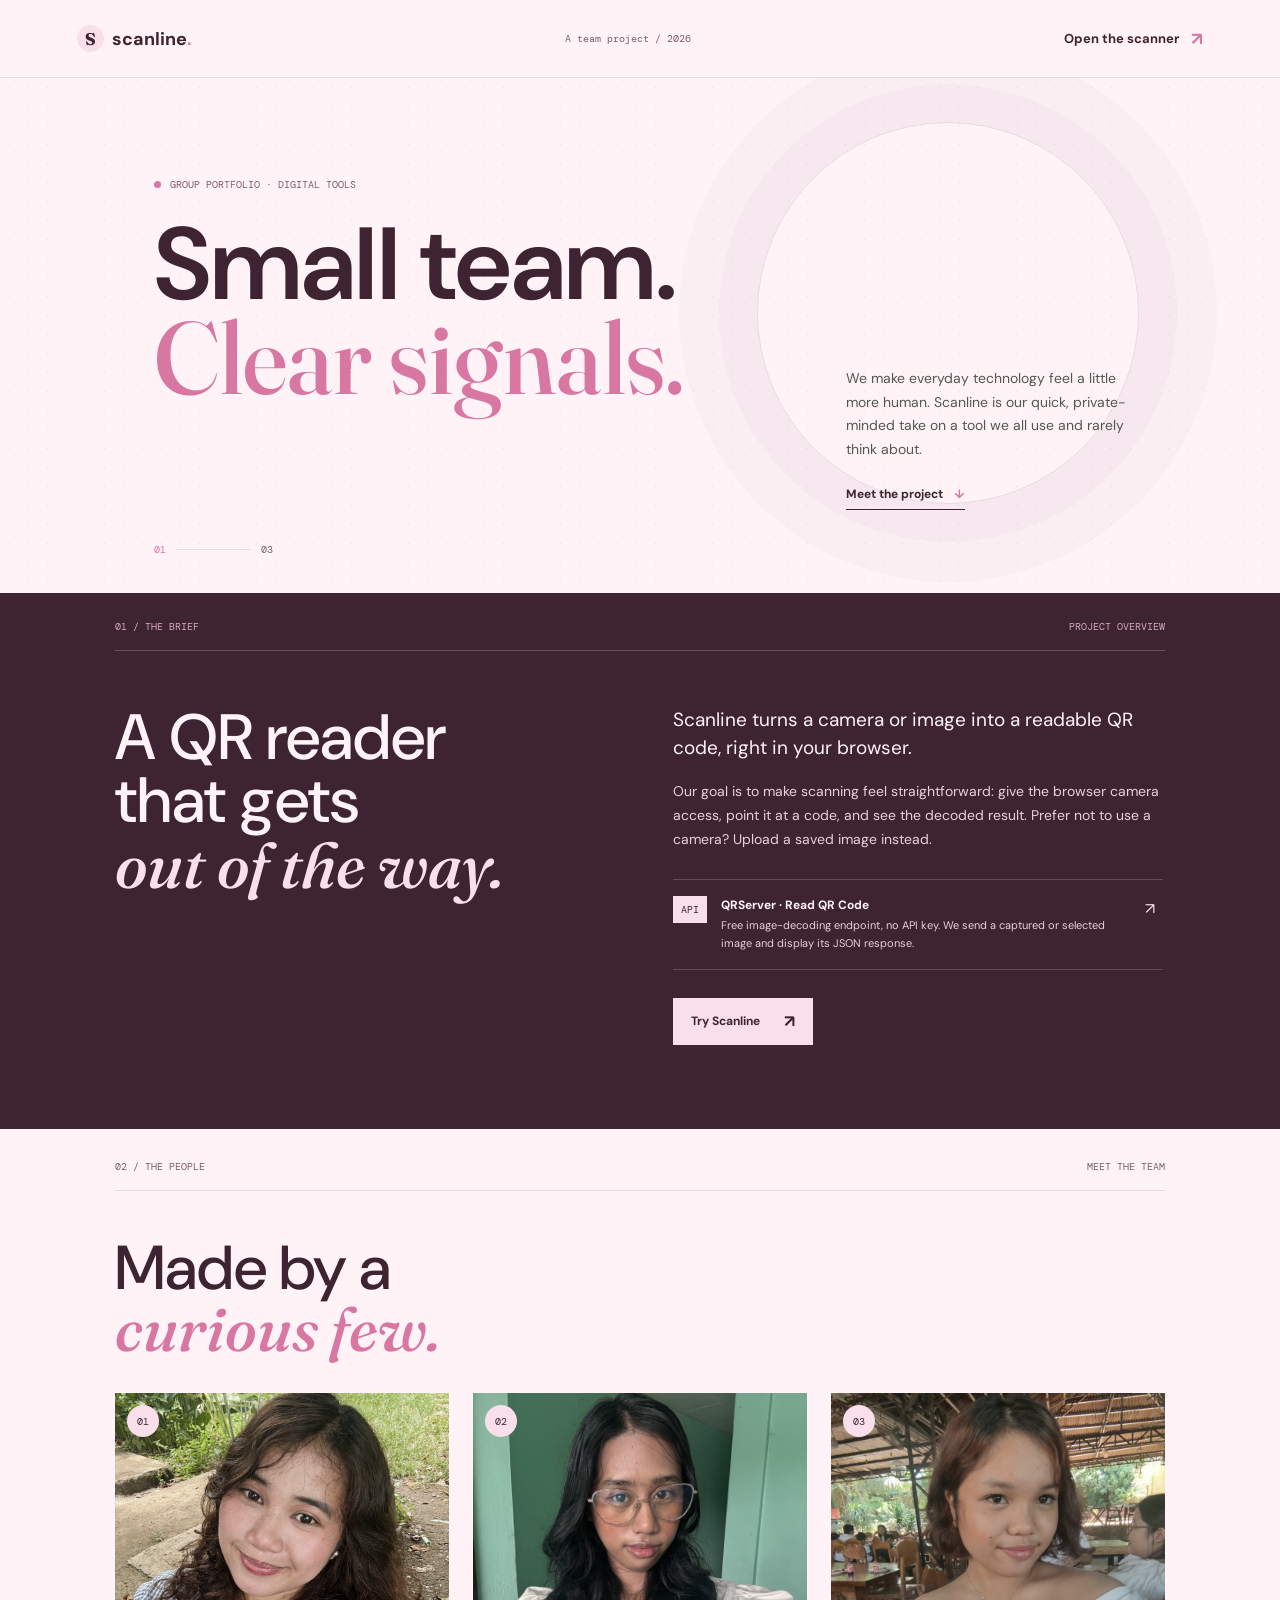
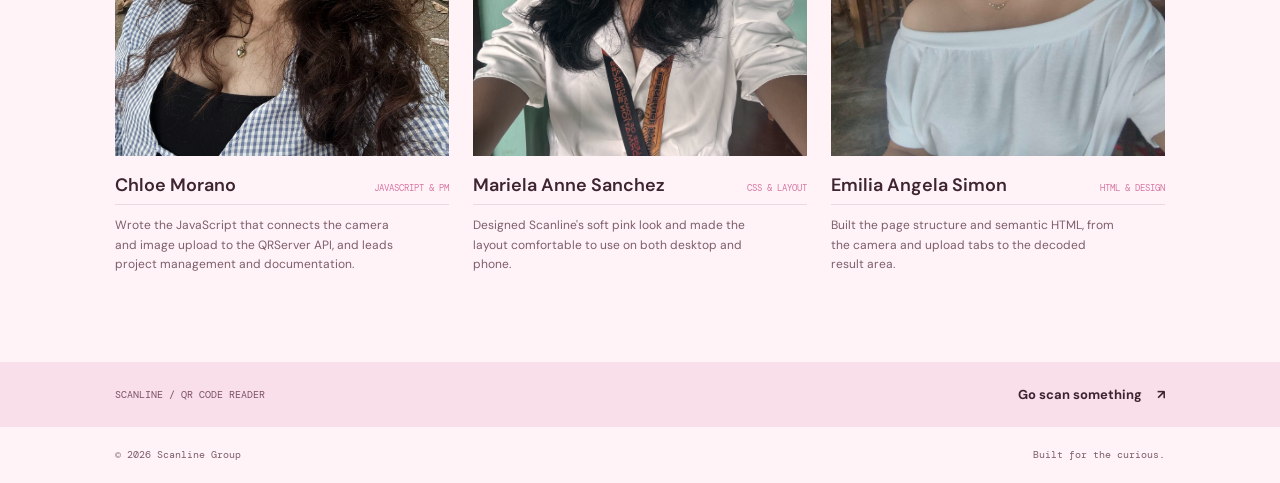
==== portfolio.html @ 2e81491e "Initial Commit" ====
<!doctype html>
<html lang="en">
  <head>
    <meta charset="utf-8">
    <meta name="viewport" content="width=device-width, initial-scale=1">
    <meta name="theme-color" content="#f4f0e8">
    <meta name="description" content="Meet the team behind Scanline, a simple browser-based QR code reader.">
    <title>Scanline | Group Portfolio</title>
    <link rel="preconnect" href="https://fonts.googleapis.com">
    <link rel="preconnect" href="https://fonts.gstatic.com" crossorigin>
    <link href="https://fonts.googleapis.com/css2?family=DM+Mono:wght@400;500&family=DM+Sans:wght@400;500;600;700&family=Fraunces:opsz,wght@9..144,500;9..144,600&display=swap" rel="stylesheet">
    <link rel="stylesheet" href="css/style.css">
  </head>
  <body class="portfolio-page">
    <header class="portfolio-nav">
      <a class="wordmark" href="portfolio.html" aria-label="Scanline home"><span class="wordmark-mark">S</span> scanline<span class="wordmark-period">.</span></a>
      <span class="nav-note">A team project / 2026</span>
      <a class="nav-cta" href="index.html">Open the scanner <span aria-hidden="true">↗</span></a>
    </header>

    <main>
      <section class="portfolio-hero">
        <p class="eyebrow"><span class="eyebrow-dot"></span> GROUP PORTFOLIO · DIGITAL TOOLS</p>
        <h1>Small team.<br><span>Clear signals.</span></h1>
        <div class="hero-aside">
          <p>We make everyday technology feel a little more human. Scanline is our quick, private-minded take on a tool we all use and rarely think about.</p>
          <a class="text-link" href="#project">Meet the project <span aria-hidden="true">↓</span></a>
        </div>
        <div class="hero-index" aria-hidden="true"><span>01</span><i></i><span>03</span></div>
      </section>

      <section class="project-band" id="project">
        <div class="section-kicker"><span>01 / THE BRIEF</span><span>PROJECT OVERVIEW</span></div>
        <div class="project-grid">
          <h2>A QR reader<br>that gets<br><em>out of the way.</em></h2>
          <div class="project-copy">
            <p class="project-lede">Scanline turns a camera or image into a readable QR code, right in your browser.</p>
            <p>Our goal is to make scanning feel straightforward: give the browser camera access, point it at a code, and see the decoded result. Prefer not to use a camera? Upload a saved image instead.</p>
            <div class="api-note"><span class="api-mark">API</span><span><strong>QRServer · Read QR Code</strong><br>Free image-decoding endpoint, no API key. We send a captured or selected image and display its JSON response.</span><a href="https://goqr.me/api/doc/read-qr-code/" target="_blank" rel="noreferrer" aria-label="Read the QRServer API documentation">↗</a></div>
            <a class="button-link" href="index.html">Try Scanline <span aria-hidden="true">↗</span></a>
          </div>
        </div>
      </section>

      <section class="team-section" id="team">
        <div class="section-kicker"><span>02 / THE PEOPLE</span><span>MEET THE TEAM</span></div>
        <div class="team-heading"><h2>Made by a<br><em>curious few.</em></h2></div>
        <div class="team-grid">
          <article class="team-member">
            <div class="portrait-wrap"><img src="assets/kolowi.jpg" alt="Portrait of Chloe Morano" loading="lazy"><span class="portrait-number">01</span></div>
            <div class="member-meta"><h3>Chloe Morano</h3><span>JAVASCRIPT &amp; PM</span></div>
            <p>Wrote the JavaScript that connects the camera and image upload to the QRServer API, and leads project management and documentation.</p>
          </article>
          <article class="team-member">
            <div class="portrait-wrap"><img src="assets/anne.jpg" alt="Portrait of Mariela Anne Sanchez" loading="lazy"><span class="portrait-number">02</span></div>
            <div class="member-meta"><h3>Mariela Anne Sanchez</h3><span>CSS &amp; LAYOUT</span></div>
            <p>Designed Scanline's soft pink look and made the layout comfortable to use on both desktop and phone.</p>
          </article>
          <article class="team-member">
            <div class="portrait-wrap"><img src="assets/emi.jpg" alt="Portrait of Emilia Angela Simon" loading="lazy"><span class="portrait-number">03</span></div>
            <div class="member-meta"><h3>Emilia Angela Simon</h3><span>HTML &amp; DESIGN</span></div>
            <p>Built the page structure and semantic HTML, from the camera and upload tabs to the decoded result area.</p>
          </article>
        </div>
      </section>

      <section class="portfolio-end"><span>SCANLINE / QR CODE READER</span><a href="index.html">Go scan something <span aria-hidden="true">↗</span></a></section>
    </main>

    <footer class="site-footer"><span>© 2026 Scanline Group</span><span>Built for the curious.</span></footer>
  </body>
</html>
---- css/style.css ----
:root {
  color-scheme: light;
  --paper: #fff3f7;
  --paper-deep: #f8dfe8;
  --ink: #3d2430;
  --muted: #7d5d6d;
  --line: #efd6e3;
  --green: #f8dfe9;
  --green-dark: #b86d90;
  --red: #d777a2;
  --white: #fffdfd;
  --sans: "DM Sans", "Trebuchet MS", sans-serif;
  --serif: "Fraunces", Georgia, serif;
  --mono: "DM Mono", "Courier New", monospace;
}

* { box-sizing: border-box; }
html { scroll-behavior: smooth; }
body { margin: 0; color: var(--ink); background: var(--paper); font-family: var(--sans); }
a { color: inherit; }
button { font: inherit; }
.portfolio-page { background: var(--paper); }
.portfolio-nav, .scanner-nav { height: 78px; padding: 0 clamp(22px, 6vw, 92px); display: flex; align-items: center; justify-content: space-between; border-bottom: 1px solid var(--line); }
.wordmark { display: inline-flex; align-items: center; gap: 8px; color: var(--ink); text-decoration: none; font-size: 18px; font-weight: 700; letter-spacing: 0; }
.wordmark-mark { width: 27px; height: 27px; display: inline-grid; place-items: center; background: var(--green); border-radius: 50%; font-family: var(--serif); font-size: 17px; }
.wordmark-period { color: var(--red); margin-left: -8px; }
.nav-note, .section-kicker, .eyebrow, .member-meta span, .tool-topline, .camera-corner-label, .result-heading, .tool-foot, .scanner-footer, .site-footer, .portfolio-end > span { font-family: var(--mono); font-size: 10px; letter-spacing: 0; }
.nav-note { color: var(--muted); }
.nav-cta, .back-link { display: inline-flex; gap: 12px; align-items: center; color: var(--ink); text-decoration: none; font-size: 13px; font-weight: 700; }
.nav-cta span, .back-link span { color: var(--red); font-size: 18px; }
.portfolio-hero { position: relative; min-height: 515px; padding: 100px clamp(22px, 12vw, 178px) 92px; background-color: var(--paper); background-image: radial-gradient(#f2d7e4 0.75px, transparent 0.75px); background-size: 19px 19px; overflow: hidden; }
.portfolio-hero::after { content: ""; position: absolute; width: 380px; height: 380px; right: 11%; top: 44px; border: 1px solid rgba(61,36,48,.12); border-radius: 50%; box-shadow: 0 0 0 38px rgba(61,36,48,.025), 0 0 0 78px rgba(61,36,48,.02); pointer-events: none; }
.eyebrow { position: relative; z-index: 1; display: flex; align-items: center; gap: 9px; color: var(--muted); margin: 0 0 27px; }
.eyebrow-dot { height: 7px; width: 7px; display: inline-block; border-radius: 50%; background: var(--red); }
.portfolio-hero h1, .scanner-intro h1 { position: relative; z-index: 1; max-width: 650px; margin: 0; font-size: clamp(58px, 8vw, 104px); line-height: .91; font-weight: 600; letter-spacing: 0; }
.portfolio-hero h1 span, .project-grid h2 em, .team-heading h2 em, .scanner-intro h1 em { color: var(--red); font-family: var(--serif); font-weight: 500; }
.hero-aside { position: absolute; z-index: 1; right: 12%; bottom: 90px; width: min(280px, 34%); }
.hero-aside p { margin: 0 0 20px; color: #53584f; font-size: 14px; line-height: 1.7; }
.text-link { font-size: 12px; font-weight: 700; text-decoration: none; border-bottom: 1px solid var(--ink); padding-bottom: 7px; }
.text-link span { padding-left: 8px; color: var(--red); }
.hero-index { position: absolute; bottom: 37px; left: clamp(22px, 12vw, 178px); z-index: 1; display: flex; align-items: center; gap: 10px; color: var(--muted); font: 10px var(--mono); }
.hero-index span:first-child { color: var(--red); }
.hero-index i { width: 75px; height: 1px; background: var(--line); }
.project-band { padding: 27px clamp(22px, 9vw, 132px) 84px; background: var(--ink); color: var(--paper); }
.section-kicker { display: flex; justify-content: space-between; gap: 16px; padding-bottom: 17px; border-bottom: 1px solid rgba(244,240,232,.22); color: #d6a7bf; }
.project-grid { display: grid; grid-template-columns: minmax(250px, .9fr) minmax(320px, 1fr); gap: clamp(40px, 9vw, 135px); padding-top: 55px; }
.project-grid h2, .team-heading h2 { margin: 0; font-size: clamp(42px, 5vw, 66px); line-height: .99; font-weight: 500; letter-spacing: 0; }
.project-grid h2 em { color: var(--green); }
.project-copy { max-width: 490px; }
.project-copy p { color: #e5d0db; font-size: 14px; line-height: 1.7; }
.project-copy .project-lede { margin-top: 0; color: var(--paper); font-size: 19px; line-height: 1.45; }
.api-note { display: grid; grid-template-columns: 36px 1fr 18px; align-items: start; gap: 12px; margin: 28px 0; padding: 16px 0; border-top: 1px solid rgba(244,240,232,.2); border-bottom: 1px solid rgba(244,240,232,.2); color: #e5d0db; font-size: 11px; line-height: 1.65; }
.api-note strong { color: var(--paper); font-size: 12px; }
.api-mark { display: inline-grid; place-items: center; width: 34px; height: 27px; color: var(--ink); background: var(--green); font: 10px var(--mono); }
.api-note a { color: var(--green); text-decoration: none; font-size: 16px; }
.button-link { min-height: 47px; display: inline-flex; align-items: center; gap: 24px; padding: 0 18px; background: var(--green); color: var(--ink); text-decoration: none; font-size: 12px; font-weight: 700; }
.button-link span { font-size: 17px; }

/* Bottom padding reduced from 74px to 40px (the paragraph below the grid was removed) */
.team-section { padding: 31px clamp(22px, 9vw, 132px) 40px; }
.team-section .section-kicker { border-color: var(--line); color: var(--muted); }
.team-heading { display: flex; justify-content: space-between; align-items: end; padding: 46px 0 33px; }
.team-heading h2 { font-size: clamp(42px, 5vw, 62px); }
.team-heading h2 em { color: var(--red); }
.team-heading > p { margin: 0 0 5px; color: var(--muted); font: 10px/1.8 var(--mono); text-align: right; }
.team-grid { display: grid; grid-template-columns: repeat(3, minmax(0, 1fr)); gap: 24px; }
.team-member { min-width: 0; }
.portrait-wrap { position: relative; overflow: hidden; aspect-ratio: 4 / 4.35; background: var(--paper-deep); }
.portrait-wrap img { width: 100%; height: 100%; display: block; object-fit: cover; filter: saturate(.72); transition: transform .45s ease, filter .45s ease; }
.team-member:hover .portrait-wrap img { transform: scale(1.025); filter: saturate(.95); }
.portrait-number { position: absolute; top: 12px; left: 12px; display: grid; place-items: center; width: 32px; height: 32px; background: var(--green); border-radius: 50%; font: 10px var(--mono); }
.member-meta { display: flex; justify-content: space-between; gap: 8px; align-items: baseline; padding: 17px 0 7px; border-bottom: 1px solid var(--line); }
.member-meta h3 { margin: 0; font-size: 18px; font-weight: 600; }
.member-meta span { color: var(--red); font-size: 9px; white-space: nowrap; }
.team-member > p { max-width: 290px; margin: 11px 0 0; color: var(--muted); font-size: 12px; line-height: 1.6; }
.portfolio-end { display: flex; justify-content: space-between; align-items: center; margin-top: 48px; padding: 24px clamp(22px, 9vw, 132px); background: var(--green); }
.portfolio-end > span { color: #7d5167; }
.portfolio-end > a { color: var(--ink); text-decoration: none; font-size: 13px; font-weight: 700; }
.portfolio-end > a span { margin-left: 12px; }
.site-footer { min-height: 56px; display: flex; justify-content: space-between; align-items: center; padding: 0 clamp(22px, 9vw, 132px); color: var(--muted); }

/* Scanner application */
.scanner-page { min-height: 100vh; display: flex; flex-direction: column; background-color: var(--paper); background-image: radial-gradient(#f0d3e0 0.65px, transparent 0.65px); background-size: 20px 20px; }
.scanner-nav { background: rgba(255,243,247,.9); }
.scanner-layout { width: min(1120px, calc(100% - 48px)); flex: 1; display: grid; grid-template-columns: minmax(260px, .83fr) minmax(420px, 1fr); align-items: center; gap: clamp(48px, 9vw, 125px); margin: 0 auto; padding: 58px 0 70px; }
.scanner-intro { align-self: center; padding-bottom: 36px; }
.scanner-intro h1 { font-size: clamp(56px, 7vw, 83px); line-height: .98; }
.scanner-intro h1 em { display: inline-block; margin-top: 5px; }
.live-label { margin-left: 9px; padding: 4px 6px; color: var(--green-dark); background: rgba(248,223,233,.8); font-size: 9px; }
.intro-copy { max-width: 325px; margin: 25px 0 0; color: #5d6259; font-size: 15px; line-height: 1.7; }
.privacy-note { max-width: 340px; display: flex; gap: 12px; align-items: flex-start; margin-top: 56px; padding-top: 17px; border-top: 1px solid var(--line); color: var(--muted); font-size: 11px; line-height: 1.6; }
.privacy-icon { color: var(--green-dark); font-size: 20px; line-height: 1; }
.scanner-tool { width: 100%; max-width: 540px; justify-self: end; padding: 20px; background: var(--white); border: 1px solid #d6d0c3; box-shadow: 10px 10px 0 rgba(32,37,31,.07); }
.tool-topline { display: flex; justify-content: space-between; padding: 1px 1px 17px; color: var(--muted); }
.tool-status { display: flex; align-items: center; gap: 7px; color: var(--green-dark); }
.tool-status i { height: 6px; width: 6px; border-radius: 50%; background: var(--green-dark); }
.mode-switch { display: grid; grid-template-columns: 1fr 1fr; gap: 4px; padding: 4px; background: var(--paper); }
.mode-tab { min-height: 37px; border: 0; background: transparent; color: var(--muted); cursor: pointer; font-size: 12px; font-weight: 600; }
.mode-tab.is-active { background: var(--white); color: var(--ink); box-shadow: 0 1px 4px rgba(32,37,31,.11); }
.camera-panel, .upload-panel { padding-top: 15px; }
.camera-view { position: relative; display: grid; place-items: center; width: 100%; aspect-ratio: 1.55; overflow: hidden; background: var(--ink); color: var(--paper); }
.camera-view video { width: 100%; height: 100%; position: absolute; inset: 0; object-fit: cover; transform: scaleX(-1); }
.camera-empty { position: relative; z-index: 1; display: flex; flex-direction: column; align-items: center; gap: 15px; color: #b8bcb2; }
.camera-empty p { margin: 0; font-size: 11px; }
.viewfinder { position: relative; width: 75px; height: 75px; }
.viewfinder span { position: absolute; width: 17px; height: 17px; border-color: var(--green); border-style: solid; }
.viewfinder span:nth-child(1) { top: 0; left: 0; border-width: 2px 0 0 2px; }
.viewfinder span:nth-child(2) { top: 0; right: 0; border-width: 2px 2px 0 0; }
.viewfinder span:nth-child(3) { bottom: 0; left: 0; border-width: 0 0 2px 2px; }
.viewfinder span:nth-child(4) { bottom: 0; right: 0; border-width: 0 2px 2px 0; }
.viewfinder i { position: absolute; top: 50%; left: 5px; right: 5px; height: 1px; background: rgba(197,237,91,.72); box-shadow: 0 0 8px var(--green); }
.camera-corner-label { position: absolute; right: 11px; top: 10px; z-index: 2; color: rgba(255,254,250,.72); font-size: 9px; }
.camera-controls { display: grid; grid-template-columns: 1fr 1.35fr; gap: 9px; margin-top: 12px; }
.button { min-height: 44px; display: inline-flex; justify-content: center; align-items: center; gap: 8px; border: 1px solid var(--ink); cursor: pointer; font-size: 12px; font-weight: 700; transition: background .18s ease, transform .18s ease; }
.button:hover:not(:disabled) { transform: translateY(-1px); }
.button-secondary { background: var(--white); color: var(--ink); }
.button-secondary:hover { background: var(--paper); }
.button-primary { background: var(--green); color: var(--ink); border-color: var(--green); }
.button-primary:hover:not(:disabled) { background: #f3c5d7; }
.button:disabled { cursor: not-allowed; opacity: .48; }
.button span { font-size: 17px; }
.camera-hint { min-height: 15px; margin: 9px 0 0; color: var(--muted); font-size: 10px; line-height: 1.5; }
.upload-drop { min-height: 218px; display: flex; flex-direction: column; justify-content: center; align-items: center; gap: 9px; border: 1px dashed #aaa99b; background: #faf8f1; cursor: pointer; text-align: center; }
.upload-drop:hover { background: #f4f2e9; border-color: var(--green-dark); }
.upload-icon { color: var(--red); font-size: 27px; line-height: 1; }
.upload-drop strong { font-size: 14px; }
.upload-drop > span:not(.upload-icon):not(.upload-browse) { color: var(--muted); font-size: 11px; }
.upload-browse { margin-top: 3px; padding: 9px 14px; background: var(--ink); color: var(--paper); font-size: 11px; font-weight: 700; }
.file-name { overflow: hidden; margin: 8px 0 0; color: var(--muted); font-size: 10px; text-overflow: ellipsis; white-space: nowrap; }
.sr-only { position: absolute; width: 1px; height: 1px; padding: 0; margin: -1px; overflow: hidden; clip: rect(0, 0, 0, 0); white-space: nowrap; border: 0; }
.result-area { margin-top: 16px; padding: 13px 14px 12px; background: #f4f2eb; border: 1px solid #e4dfd4; }
.result-heading { display: flex; justify-content: space-between; align-items: center; color: var(--muted); font-size: 9px; }
.icon-button { width: 24px; height: 24px; padding: 0; border: 0; background: transparent; color: var(--muted); font-size: 20px; line-height: 1; cursor: pointer; }
.icon-button:hover { color: var(--red); }
.result-content { min-height: 39px; max-height: 160px; overflow: auto; padding: 3px 0 0; color: var(--ink); font-size: 13px; line-height: 1.55; overflow-wrap: anywhere; white-space: pre-wrap; }
.result-content a { color: var(--green-dark); font-weight: 600; text-decoration-thickness: 1px; text-underline-offset: 2px; }
.result-placeholder { color: #99998f; font-size: 11px; }
.result-actions { display: flex; align-items: center; gap: 10px; padding-top: 8px; }
.copy-button { padding: 0; border: 0; background: transparent; color: var(--green-dark); cursor: pointer; font-size: 10px; font-weight: 700; }
.copy-status { color: var(--muted); font-size: 10px; }
.form-message { margin: 11px 0 0; padding: 9px 11px; border-left: 3px solid var(--red); background: #f8ece8; color: #873d31; font-size: 11px; line-height: 1.5; }
.form-message[data-kind="success"] { border-color: var(--green-dark); background: #f0f5e4; color: var(--green-dark); }
.tool-foot { display: flex; justify-content: space-between; gap: 12px; margin-top: 14px; padding-top: 12px; border-top: 1px solid var(--line); color: #888a80; font-size: 9px; }
.tool-foot a { color: var(--muted); text-decoration: none; }
.tool-foot a:hover { color: var(--red); }
.scanner-footer { display: flex; justify-content: space-between; padding: 16px clamp(22px, 6vw, 92px); border-top: 1px solid var(--line); color: var(--muted); }
[hidden] { display: none !important; }

@media (max-width: 760px) {
  .portfolio-nav, .scanner-nav { height: 65px; padding: 0 21px; }
  .nav-note { display: none; }
  .portfolio-hero { min-height: 545px; padding: 80px 25px 135px; }
  .portfolio-hero::after { width: 220px; height: 220px; top: 150px; right: -70px; }
  .portfolio-hero h1 { font-size: clamp(60px, 17vw, 88px); }
  .hero-aside { right: 25px; bottom: 78px; width: min(270px, calc(100% - 50px)); }
  .hero-aside p { font-size: 13px; }
  .hero-index { left: 25px; bottom: 32px; }
  .project-band, .team-section { padding-left: 24px; padding-right: 24px; }
  .section-kicker { font-size: 9px; }
  .project-grid { grid-template-columns: 1fr; gap: 28px; padding-top: 36px; }
  .project-grid h2 { font-size: 51px; }
  .team-heading { padding-top: 37px; }
  .team-grid { grid-template-columns: 1fr; gap: 33px; }
  .portrait-wrap { aspect-ratio: 1.2; }
  .team-member > p { max-width: none; }
  .portfolio-end, .site-footer { padding-left: 24px; padding-right: 24px; }
  .portfolio-end > span { max-width: 48%; font-size: 9px; }
  .scanner-layout { width: min(540px, calc(100% - 36px)); grid-template-columns: 1fr; gap: 29px; align-content: start; padding: 44px 0 48px; }
  .scanner-intro { padding-bottom: 0; }
  .scanner-intro .eyebrow { margin-bottom: 18px; }
  .scanner-intro h1 { font-size: 61px; }
  .intro-copy { max-width: 320px; margin-top: 14px; font-size: 13px; }
  .privacy-note { display: none; }
  .scanner-tool { justify-self: center; padding: 14px; box-shadow: 6px 6px 0 rgba(32,37,31,.07); }
  .camera-view { aspect-ratio: 1.35; }
  .camera-controls { grid-template-columns: 1fr; }
  .button { min-height: 42px; }
  .scanner-footer { padding: 14px 20px; }
}

@media (prefers-reduced-motion: reduce) {
  *, *::before, *::after { scroll-behavior: auto !important; transition-duration: .01ms !important; }
}
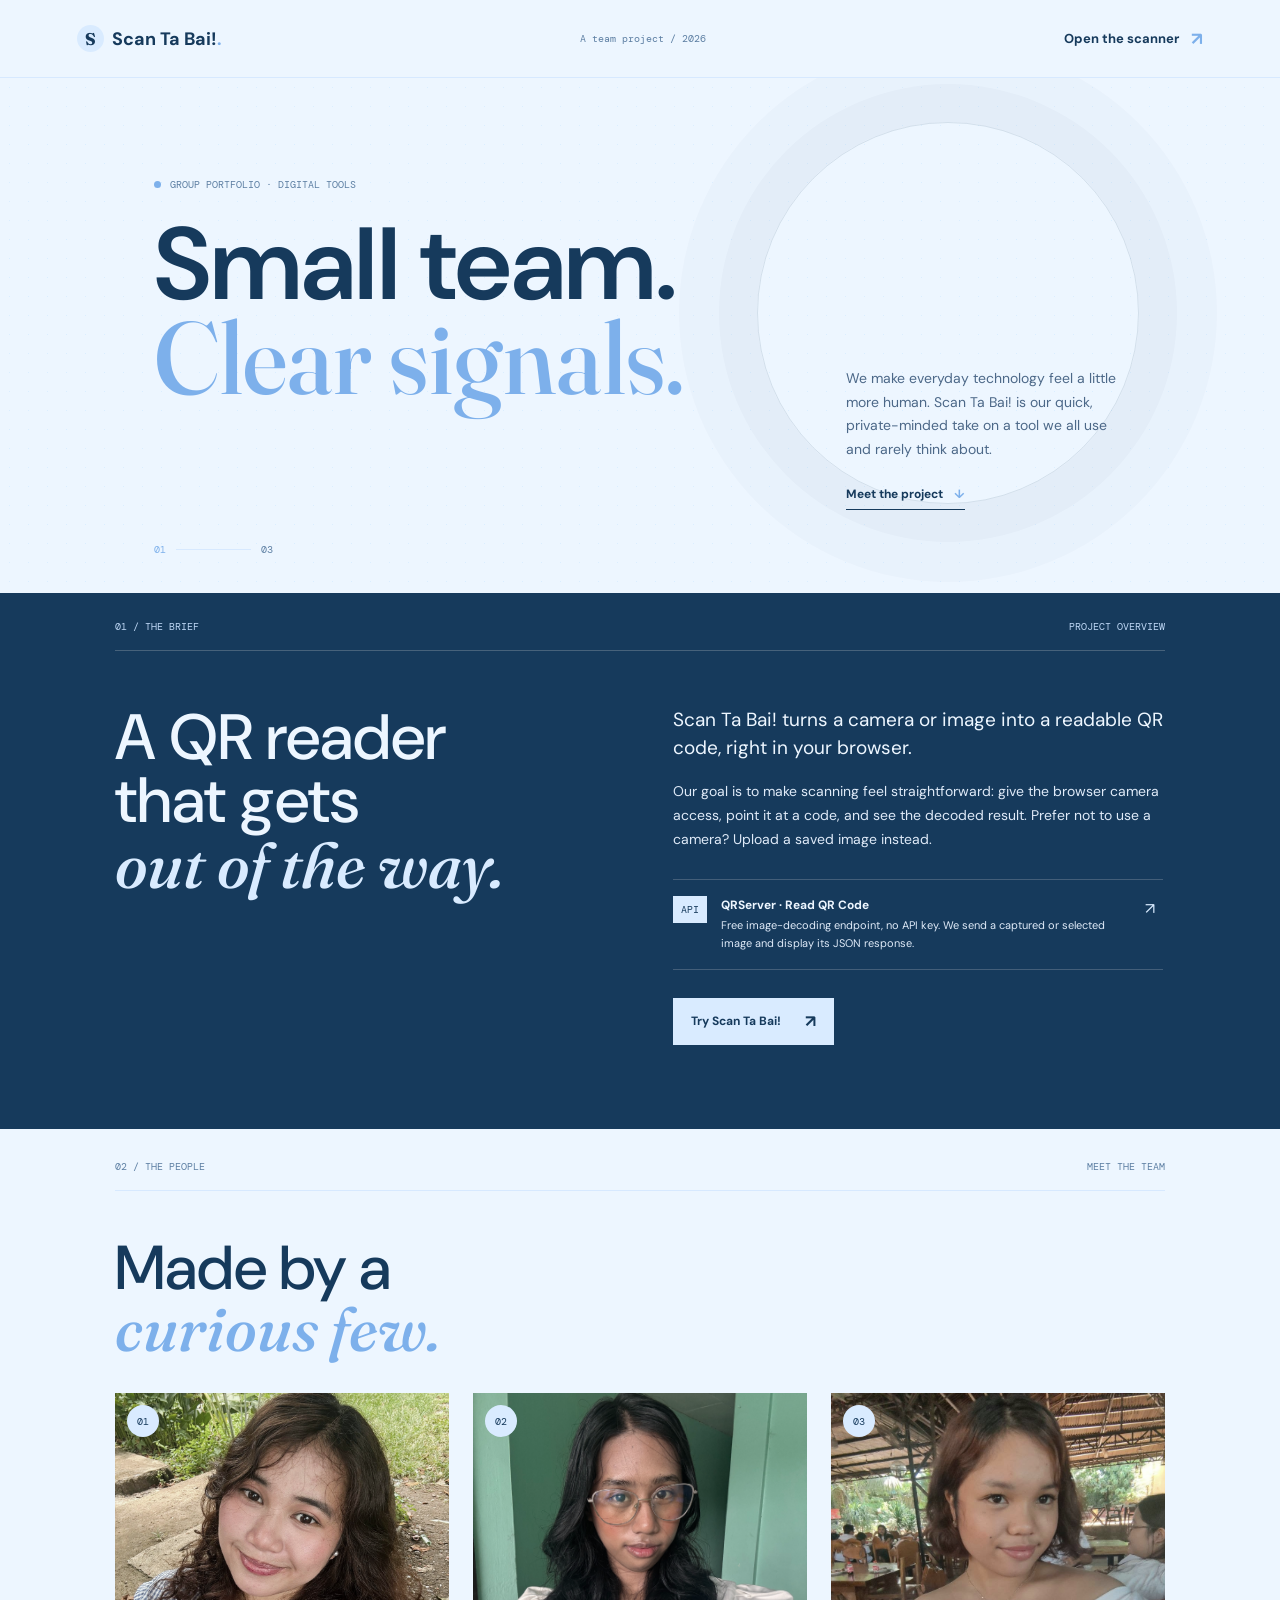
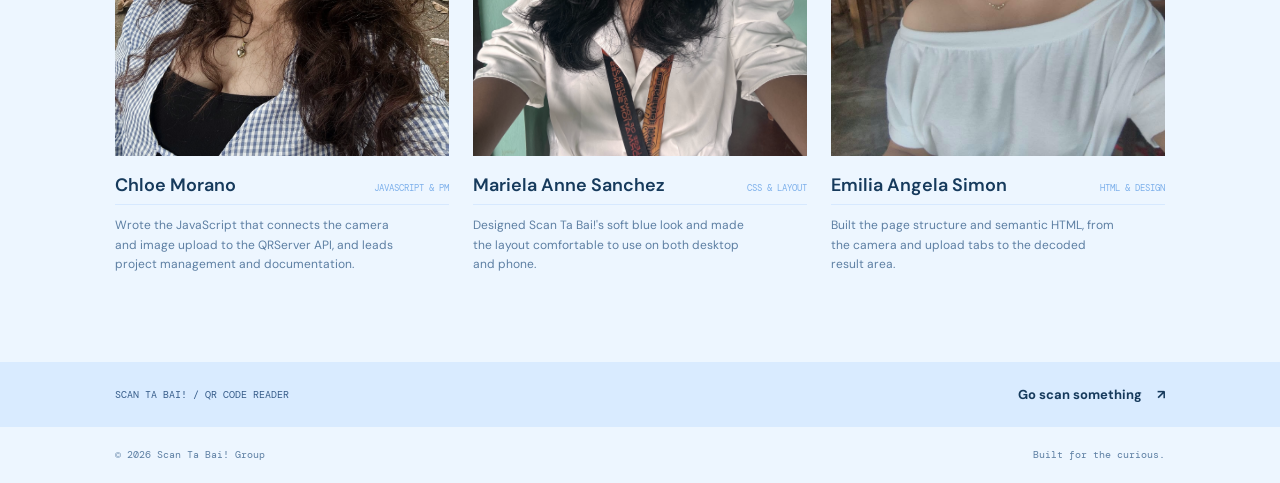
==== commit 84a570cc: "update branding from "Scanline" to "Scan Ta Bai!" in HTML files" ====
--- a/portfolio.html
+++ b/portfolio.html
@@ -4,8 +4,8 @@
     <meta charset="utf-8">
     <meta name="viewport" content="width=device-width, initial-scale=1">
     <meta name="theme-color" content="#f4f0e8">
-    <meta name="description" content="Meet the team behind Scanline, a simple browser-based QR code reader.">
-    <title>Scanline | Group Portfolio</title>
+    <meta name="description" content="Meet the team behind Scan Ta Bai!, a simple browser-based QR code reader.">
+    <title>Scan Ta Bai! | Group Portfolio</title>
     <link rel="preconnect" href="https://fonts.googleapis.com">
     <link rel="preconnect" href="https://fonts.gstatic.com" crossorigin>
     <link href="https://fonts.googleapis.com/css2?family=DM+Mono:wght@400;500&family=DM+Sans:wght@400;500;600;700&family=Fraunces:opsz,wght@9..144,500;9..144,600&display=swap" rel="stylesheet">
@@ -13,7 +13,7 @@
   </head>
   <body class="portfolio-page">
     <header class="portfolio-nav">
-      <a class="wordmark" href="portfolio.html" aria-label="Scanline home"><span class="wordmark-mark">S</span> scanline<span class="wordmark-period">.</span></a>
+      <a class="wordmark" href="portfolio.html" aria-label="Scan Ta Bai! home"><span class="wordmark-mark">S</span> Scan Ta Bai!<span class="wordmark-period">.</span></a>
       <span class="nav-note">A team project / 2026</span>
       <a class="nav-cta" href="index.html">Open the scanner <span aria-hidden="true">↗</span></a>
     </header>
@@ -23,7 +23,7 @@
         <p class="eyebrow"><span class="eyebrow-dot"></span> GROUP PORTFOLIO · DIGITAL TOOLS</p>
         <h1>Small team.<br><span>Clear signals.</span></h1>
         <div class="hero-aside">
-          <p>We make everyday technology feel a little more human. Scanline is our quick, private-minded take on a tool we all use and rarely think about.</p>
+          <p>We make everyday technology feel a little more human. Scan Ta Bai! is our quick, private-minded take on a tool we all use and rarely think about.</p>
           <a class="text-link" href="#project">Meet the project <span aria-hidden="true">↓</span></a>
         </div>
         <div class="hero-index" aria-hidden="true"><span>01</span><i></i><span>03</span></div>
@@ -34,10 +34,10 @@
         <div class="project-grid">
           <h2>A QR reader<br>that gets<br><em>out of the way.</em></h2>
           <div class="project-copy">
-            <p class="project-lede">Scanline turns a camera or image into a readable QR code, right in your browser.</p>
+            <p class="project-lede">Scan Ta Bai! turns a camera or image into a readable QR code, right in your browser.</p>
             <p>Our goal is to make scanning feel straightforward: give the browser camera access, point it at a code, and see the decoded result. Prefer not to use a camera? Upload a saved image instead.</p>
             <div class="api-note"><span class="api-mark">API</span><span><strong>QRServer · Read QR Code</strong><br>Free image-decoding endpoint, no API key. We send a captured or selected image and display its JSON response.</span><a href="https://goqr.me/api/doc/read-qr-code/" target="_blank" rel="noreferrer" aria-label="Read the QRServer API documentation">↗</a></div>
-            <a class="button-link" href="index.html">Try Scanline <span aria-hidden="true">↗</span></a>
+            <a class="button-link" href="index.html">Try Scan Ta Bai! <span aria-hidden="true">↗</span></a>
           </div>
         </div>
       </section>
@@ -54,7 +54,7 @@
           <article class="team-member">
             <div class="portrait-wrap"><img src="assets/anne.jpg" alt="Portrait of Mariela Anne Sanchez" loading="lazy"><span class="portrait-number">02</span></div>
             <div class="member-meta"><h3>Mariela Anne Sanchez</h3><span>CSS &amp; LAYOUT</span></div>
-            <p>Designed Scanline's soft pink look and made the layout comfortable to use on both desktop and phone.</p>
+            <p>Designed Scan Ta Bai!'s soft blue look and made the layout comfortable to use on both desktop and phone.</p>
           </article>
           <article class="team-member">
             <div class="portrait-wrap"><img src="assets/emi.jpg" alt="Portrait of Emilia Angela Simon" loading="lazy"><span class="portrait-number">03</span></div>
@@ -64,9 +64,9 @@
         </div>
       </section>
 
-      <section class="portfolio-end"><span>SCANLINE / QR CODE READER</span><a href="index.html">Go scan something <span aria-hidden="true">↗</span></a></section>
+      <section class="portfolio-end"><span>SCAN TA BAI! / QR CODE READER</span><a href="index.html">Go scan something <span aria-hidden="true">↗</span></a></section>
     </main>
 
-    <footer class="site-footer"><span>© 2026 Scanline Group</span><span>Built for the curious.</span></footer>
+    <footer class="site-footer"><span>© 2026 Scan Ta Bai! Group</span><span>Built for the curious.</span></footer>
   </body>
-</html>+</html>
--- a/css/style.css
+++ b/css/style.css
@@ -1,14 +1,14 @@
 :root {
   color-scheme: light;
-  --paper: #fff3f7;
-  --paper-deep: #f8dfe8;
-  --ink: #3d2430;
-  --muted: #7d5d6d;
-  --line: #efd6e3;
-  --green: #f8dfe9;
-  --green-dark: #b86d90;
-  --red: #d777a2;
-  --white: #fffdfd;
+  --paper: #edf6ff;
+  --paper-deep: #dfeeff;
+  --ink: #163a5c;
+  --muted: #5d7fa3;
+  --line: #d7e9ff;
+  --green: #d9ebff;
+  --green-dark: #3f7fc9;
+  --red: #7db0eb;
+  --white: #f8fbff;
   --sans: "DM Sans", "Trebuchet MS", sans-serif;
   --serif: "Fraunces", Georgia, serif;
   --mono: "DM Mono", "Courier New", monospace;
@@ -28,28 +28,28 @@
 .nav-note { color: var(--muted); }
 .nav-cta, .back-link { display: inline-flex; gap: 12px; align-items: center; color: var(--ink); text-decoration: none; font-size: 13px; font-weight: 700; }
 .nav-cta span, .back-link span { color: var(--red); font-size: 18px; }
-.portfolio-hero { position: relative; min-height: 515px; padding: 100px clamp(22px, 12vw, 178px) 92px; background-color: var(--paper); background-image: radial-gradient(#f2d7e4 0.75px, transparent 0.75px); background-size: 19px 19px; overflow: hidden; }
-.portfolio-hero::after { content: ""; position: absolute; width: 380px; height: 380px; right: 11%; top: 44px; border: 1px solid rgba(61,36,48,.12); border-radius: 50%; box-shadow: 0 0 0 38px rgba(61,36,48,.025), 0 0 0 78px rgba(61,36,48,.02); pointer-events: none; }
+.portfolio-hero { position: relative; min-height: 515px; padding: 100px clamp(22px, 12vw, 178px) 92px; background-color: var(--paper); background-image: radial-gradient(#dbeeff 0.75px, transparent 0.75px); background-size: 19px 19px; overflow: hidden; }
+.portfolio-hero::after { content: ""; position: absolute; width: 380px; height: 380px; right: 11%; top: 44px; border: 1px solid rgba(22,58,92,.12); border-radius: 50%; box-shadow: 0 0 0 38px rgba(22,58,92,.025), 0 0 0 78px rgba(22,58,92,.02); pointer-events: none; }
 .eyebrow { position: relative; z-index: 1; display: flex; align-items: center; gap: 9px; color: var(--muted); margin: 0 0 27px; }
 .eyebrow-dot { height: 7px; width: 7px; display: inline-block; border-radius: 50%; background: var(--red); }
 .portfolio-hero h1, .scanner-intro h1 { position: relative; z-index: 1; max-width: 650px; margin: 0; font-size: clamp(58px, 8vw, 104px); line-height: .91; font-weight: 600; letter-spacing: 0; }
 .portfolio-hero h1 span, .project-grid h2 em, .team-heading h2 em, .scanner-intro h1 em { color: var(--red); font-family: var(--serif); font-weight: 500; }
 .hero-aside { position: absolute; z-index: 1; right: 12%; bottom: 90px; width: min(280px, 34%); }
-.hero-aside p { margin: 0 0 20px; color: #53584f; font-size: 14px; line-height: 1.7; }
+.hero-aside p { margin: 0 0 20px; color: #4c6888; font-size: 14px; line-height: 1.7; }
 .text-link { font-size: 12px; font-weight: 700; text-decoration: none; border-bottom: 1px solid var(--ink); padding-bottom: 7px; }
 .text-link span { padding-left: 8px; color: var(--red); }
 .hero-index { position: absolute; bottom: 37px; left: clamp(22px, 12vw, 178px); z-index: 1; display: flex; align-items: center; gap: 10px; color: var(--muted); font: 10px var(--mono); }
 .hero-index span:first-child { color: var(--red); }
 .hero-index i { width: 75px; height: 1px; background: var(--line); }
 .project-band { padding: 27px clamp(22px, 9vw, 132px) 84px; background: var(--ink); color: var(--paper); }
-.section-kicker { display: flex; justify-content: space-between; gap: 16px; padding-bottom: 17px; border-bottom: 1px solid rgba(244,240,232,.22); color: #d6a7bf; }
+.section-kicker { display: flex; justify-content: space-between; gap: 16px; padding-bottom: 17px; border-bottom: 1px solid rgba(244,240,232,.22); color: #bfd8f6; }
 .project-grid { display: grid; grid-template-columns: minmax(250px, .9fr) minmax(320px, 1fr); gap: clamp(40px, 9vw, 135px); padding-top: 55px; }
 .project-grid h2, .team-heading h2 { margin: 0; font-size: clamp(42px, 5vw, 66px); line-height: .99; font-weight: 500; letter-spacing: 0; }
 .project-grid h2 em { color: var(--green); }
 .project-copy { max-width: 490px; }
-.project-copy p { color: #e5d0db; font-size: 14px; line-height: 1.7; }
+.project-copy p { color: #dfeaf8; font-size: 14px; line-height: 1.7; }
 .project-copy .project-lede { margin-top: 0; color: var(--paper); font-size: 19px; line-height: 1.45; }
-.api-note { display: grid; grid-template-columns: 36px 1fr 18px; align-items: start; gap: 12px; margin: 28px 0; padding: 16px 0; border-top: 1px solid rgba(244,240,232,.2); border-bottom: 1px solid rgba(244,240,232,.2); color: #e5d0db; font-size: 11px; line-height: 1.65; }
+.api-note { display: grid; grid-template-columns: 36px 1fr 18px; align-items: start; gap: 12px; margin: 28px 0; padding: 16px 0; border-top: 1px solid rgba(244,240,232,.2); border-bottom: 1px solid rgba(244,240,232,.2); color: #dfeaf8; font-size: 11px; line-height: 1.65; }
 .api-note strong { color: var(--paper); font-size: 12px; }
 .api-mark { display: inline-grid; place-items: center; width: 34px; height: 27px; color: var(--ink); background: var(--green); font: 10px var(--mono); }
 .api-note a { color: var(--green); text-decoration: none; font-size: 16px; }
@@ -74,33 +74,33 @@
 .member-meta span { color: var(--red); font-size: 9px; white-space: nowrap; }
 .team-member > p { max-width: 290px; margin: 11px 0 0; color: var(--muted); font-size: 12px; line-height: 1.6; }
 .portfolio-end { display: flex; justify-content: space-between; align-items: center; margin-top: 48px; padding: 24px clamp(22px, 9vw, 132px); background: var(--green); }
-.portfolio-end > span { color: #7d5167; }
+.portfolio-end > span { color: #375d8a; }
 .portfolio-end > a { color: var(--ink); text-decoration: none; font-size: 13px; font-weight: 700; }
 .portfolio-end > a span { margin-left: 12px; }
 .site-footer { min-height: 56px; display: flex; justify-content: space-between; align-items: center; padding: 0 clamp(22px, 9vw, 132px); color: var(--muted); }
 
 /* Scanner application */
-.scanner-page { min-height: 100vh; display: flex; flex-direction: column; background-color: var(--paper); background-image: radial-gradient(#f0d3e0 0.65px, transparent 0.65px); background-size: 20px 20px; }
-.scanner-nav { background: rgba(255,243,247,.9); }
+.scanner-page { min-height: 100vh; display: flex; flex-direction: column; background-color: var(--paper); background-image: radial-gradient(#dfeeff 0.65px, transparent 0.65px); background-size: 20px 20px; }
+.scanner-nav { background: rgba(237,246,255,.9); }
 .scanner-layout { width: min(1120px, calc(100% - 48px)); flex: 1; display: grid; grid-template-columns: minmax(260px, .83fr) minmax(420px, 1fr); align-items: center; gap: clamp(48px, 9vw, 125px); margin: 0 auto; padding: 58px 0 70px; }
 .scanner-intro { align-self: center; padding-bottom: 36px; }
 .scanner-intro h1 { font-size: clamp(56px, 7vw, 83px); line-height: .98; }
 .scanner-intro h1 em { display: inline-block; margin-top: 5px; }
-.live-label { margin-left: 9px; padding: 4px 6px; color: var(--green-dark); background: rgba(248,223,233,.8); font-size: 9px; }
-.intro-copy { max-width: 325px; margin: 25px 0 0; color: #5d6259; font-size: 15px; line-height: 1.7; }
+.live-label { margin-left: 9px; padding: 4px 6px; color: var(--green-dark); background: rgba(217,235,255,.8); font-size: 9px; }
+.intro-copy { max-width: 325px; margin: 25px 0 0; color: #4e6788; font-size: 15px; line-height: 1.7; }
 .privacy-note { max-width: 340px; display: flex; gap: 12px; align-items: flex-start; margin-top: 56px; padding-top: 17px; border-top: 1px solid var(--line); color: var(--muted); font-size: 11px; line-height: 1.6; }
 .privacy-icon { color: var(--green-dark); font-size: 20px; line-height: 1; }
-.scanner-tool { width: 100%; max-width: 540px; justify-self: end; padding: 20px; background: var(--white); border: 1px solid #d6d0c3; box-shadow: 10px 10px 0 rgba(32,37,31,.07); }
+.scanner-tool { width: 100%; max-width: 540px; justify-self: end; padding: 20px; background: var(--white); border: 1px solid #d6dfe9; box-shadow: 10px 10px 0 rgba(22,58,92,.07); }
 .tool-topline { display: flex; justify-content: space-between; padding: 1px 1px 17px; color: var(--muted); }
 .tool-status { display: flex; align-items: center; gap: 7px; color: var(--green-dark); }
 .tool-status i { height: 6px; width: 6px; border-radius: 50%; background: var(--green-dark); }
 .mode-switch { display: grid; grid-template-columns: 1fr 1fr; gap: 4px; padding: 4px; background: var(--paper); }
 .mode-tab { min-height: 37px; border: 0; background: transparent; color: var(--muted); cursor: pointer; font-size: 12px; font-weight: 600; }
-.mode-tab.is-active { background: var(--white); color: var(--ink); box-shadow: 0 1px 4px rgba(32,37,31,.11); }
+.mode-tab.is-active { background: var(--white); color: var(--ink); box-shadow: 0 1px 4px rgba(22,58,92,.11); }
 .camera-panel, .upload-panel { padding-top: 15px; }
 .camera-view { position: relative; display: grid; place-items: center; width: 100%; aspect-ratio: 1.55; overflow: hidden; background: var(--ink); color: var(--paper); }
 .camera-view video { width: 100%; height: 100%; position: absolute; inset: 0; object-fit: cover; transform: scaleX(-1); }
-.camera-empty { position: relative; z-index: 1; display: flex; flex-direction: column; align-items: center; gap: 15px; color: #b8bcb2; }
+.camera-empty { position: relative; z-index: 1; display: flex; flex-direction: column; align-items: center; gap: 15px; color: #bfd2ea; }
 .camera-empty p { margin: 0; font-size: 11px; }
 .viewfinder { position: relative; width: 75px; height: 75px; }
 .viewfinder span { position: absolute; width: 17px; height: 17px; border-color: var(--green); border-style: solid; }
@@ -108,39 +108,39 @@
 .viewfinder span:nth-child(2) { top: 0; right: 0; border-width: 2px 2px 0 0; }
 .viewfinder span:nth-child(3) { bottom: 0; left: 0; border-width: 0 0 2px 2px; }
 .viewfinder span:nth-child(4) { bottom: 0; right: 0; border-width: 0 2px 2px 0; }
-.viewfinder i { position: absolute; top: 50%; left: 5px; right: 5px; height: 1px; background: rgba(197,237,91,.72); box-shadow: 0 0 8px var(--green); }
-.camera-corner-label { position: absolute; right: 11px; top: 10px; z-index: 2; color: rgba(255,254,250,.72); font-size: 9px; }
+.viewfinder i { position: absolute; top: 50%; left: 5px; right: 5px; height: 1px; background: rgba(70,148,255,.72); box-shadow: 0 0 8px var(--green); }
+.camera-corner-label { position: absolute; right: 11px; top: 10px; z-index: 2; color: rgba(255,255,255,.72); font-size: 9px; }
 .camera-controls { display: grid; grid-template-columns: 1fr 1.35fr; gap: 9px; margin-top: 12px; }
 .button { min-height: 44px; display: inline-flex; justify-content: center; align-items: center; gap: 8px; border: 1px solid var(--ink); cursor: pointer; font-size: 12px; font-weight: 700; transition: background .18s ease, transform .18s ease; }
 .button:hover:not(:disabled) { transform: translateY(-1px); }
 .button-secondary { background: var(--white); color: var(--ink); }
 .button-secondary:hover { background: var(--paper); }
 .button-primary { background: var(--green); color: var(--ink); border-color: var(--green); }
-.button-primary:hover:not(:disabled) { background: #f3c5d7; }
+.button-primary:hover:not(:disabled) { background: #cbe0fa; }
 .button:disabled { cursor: not-allowed; opacity: .48; }
 .button span { font-size: 17px; }
 .camera-hint { min-height: 15px; margin: 9px 0 0; color: var(--muted); font-size: 10px; line-height: 1.5; }
-.upload-drop { min-height: 218px; display: flex; flex-direction: column; justify-content: center; align-items: center; gap: 9px; border: 1px dashed #aaa99b; background: #faf8f1; cursor: pointer; text-align: center; }
-.upload-drop:hover { background: #f4f2e9; border-color: var(--green-dark); }
+.upload-drop { min-height: 218px; display: flex; flex-direction: column; justify-content: center; align-items: center; gap: 9px; border: 1px dashed #b6c9e0; background: #f4f8ff; cursor: pointer; text-align: center; }
+.upload-drop:hover { background: #edf5ff; border-color: var(--green-dark); }
 .upload-icon { color: var(--red); font-size: 27px; line-height: 1; }
 .upload-drop strong { font-size: 14px; }
 .upload-drop > span:not(.upload-icon):not(.upload-browse) { color: var(--muted); font-size: 11px; }
 .upload-browse { margin-top: 3px; padding: 9px 14px; background: var(--ink); color: var(--paper); font-size: 11px; font-weight: 700; }
 .file-name { overflow: hidden; margin: 8px 0 0; color: var(--muted); font-size: 10px; text-overflow: ellipsis; white-space: nowrap; }
 .sr-only { position: absolute; width: 1px; height: 1px; padding: 0; margin: -1px; overflow: hidden; clip: rect(0, 0, 0, 0); white-space: nowrap; border: 0; }
-.result-area { margin-top: 16px; padding: 13px 14px 12px; background: #f4f2eb; border: 1px solid #e4dfd4; }
+.result-area { margin-top: 16px; padding: 13px 14px 12px; background: #eef5ff; border: 1px solid #dfeaf6; }
 .result-heading { display: flex; justify-content: space-between; align-items: center; color: var(--muted); font-size: 9px; }
 .icon-button { width: 24px; height: 24px; padding: 0; border: 0; background: transparent; color: var(--muted); font-size: 20px; line-height: 1; cursor: pointer; }
 .icon-button:hover { color: var(--red); }
 .result-content { min-height: 39px; max-height: 160px; overflow: auto; padding: 3px 0 0; color: var(--ink); font-size: 13px; line-height: 1.55; overflow-wrap: anywhere; white-space: pre-wrap; }
 .result-content a { color: var(--green-dark); font-weight: 600; text-decoration-thickness: 1px; text-underline-offset: 2px; }
-.result-placeholder { color: #99998f; font-size: 11px; }
+.result-placeholder { color: #98a9bc; font-size: 11px; }
 .result-actions { display: flex; align-items: center; gap: 10px; padding-top: 8px; }
 .copy-button { padding: 0; border: 0; background: transparent; color: var(--green-dark); cursor: pointer; font-size: 10px; font-weight: 700; }
 .copy-status { color: var(--muted); font-size: 10px; }
-.form-message { margin: 11px 0 0; padding: 9px 11px; border-left: 3px solid var(--red); background: #f8ece8; color: #873d31; font-size: 11px; line-height: 1.5; }
-.form-message[data-kind="success"] { border-color: var(--green-dark); background: #f0f5e4; color: var(--green-dark); }
-.tool-foot { display: flex; justify-content: space-between; gap: 12px; margin-top: 14px; padding-top: 12px; border-top: 1px solid var(--line); color: #888a80; font-size: 9px; }
+.form-message { margin: 11px 0 0; padding: 9px 11px; border-left: 3px solid var(--red); background: #ebf3ff; color: #365d8f; font-size: 11px; line-height: 1.5; }
+.form-message[data-kind="success"] { border-color: var(--green-dark); background: #edf7fb; color: var(--green-dark); }
+.tool-foot { display: flex; justify-content: space-between; gap: 12px; margin-top: 14px; padding-top: 12px; border-top: 1px solid var(--line); color: #7f8fa8; font-size: 9px; }
 .tool-foot a { color: var(--muted); text-decoration: none; }
 .tool-foot a:hover { color: var(--red); }
 .scanner-footer { display: flex; justify-content: space-between; padding: 16px clamp(22px, 6vw, 92px); border-top: 1px solid var(--line); color: var(--muted); }
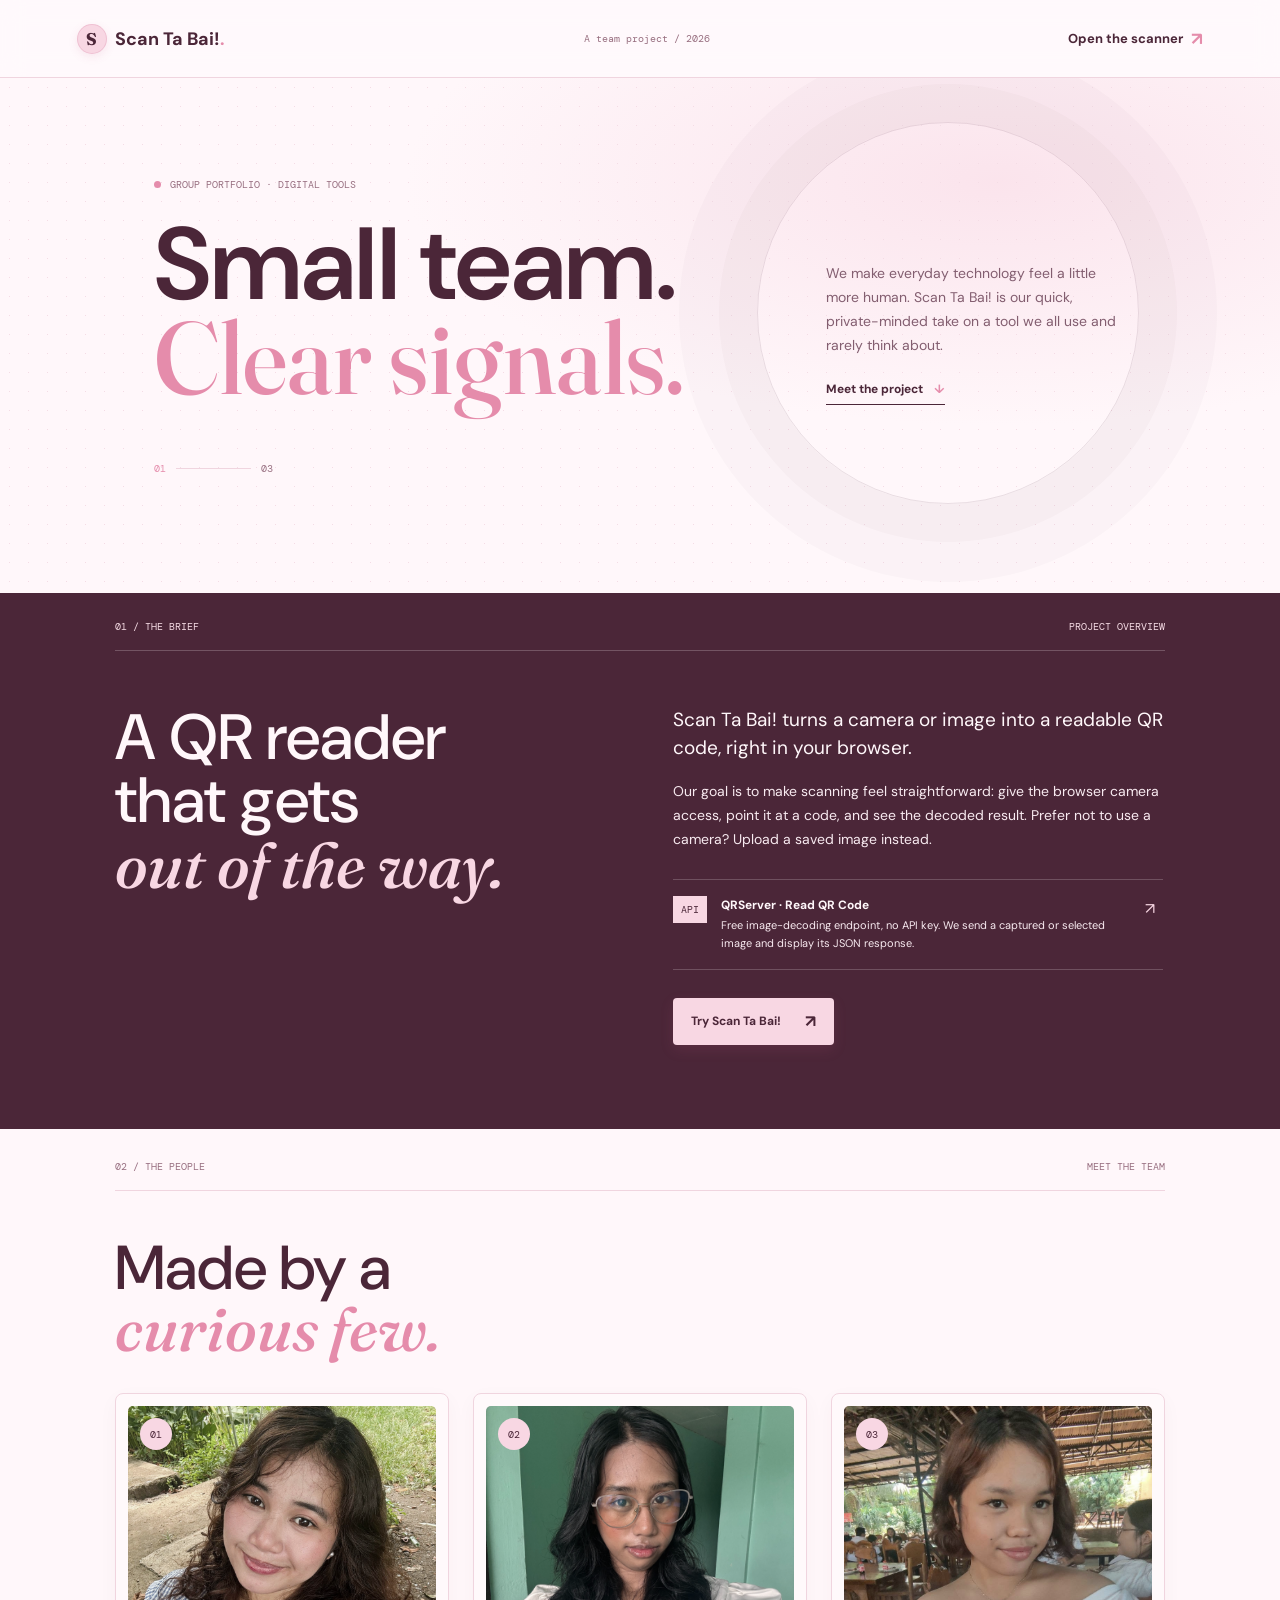
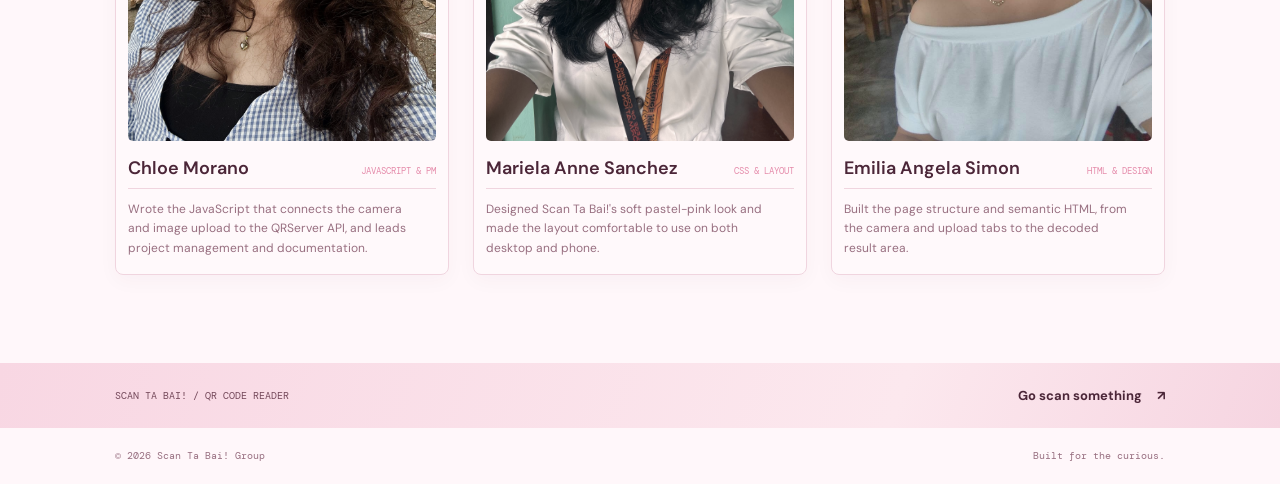
==== commit 5d9a3935: "update theme color to #fff7fa in HTML files and adjust team member description for consistency" ====
--- a/portfolio.html
+++ b/portfolio.html
@@ -3,7 +3,7 @@
   <head>
     <meta charset="utf-8">
     <meta name="viewport" content="width=device-width, initial-scale=1">
-    <meta name="theme-color" content="#f4f0e8">
+    <meta name="theme-color" content="#fff7fa">
     <meta name="description" content="Meet the team behind Scan Ta Bai!, a simple browser-based QR code reader.">
     <title>Scan Ta Bai! | Group Portfolio</title>
     <link rel="preconnect" href="https://fonts.googleapis.com">
@@ -54,7 +54,7 @@
           <article class="team-member">
             <div class="portrait-wrap"><img src="assets/anne.jpg" alt="Portrait of Mariela Anne Sanchez" loading="lazy"><span class="portrait-number">02</span></div>
             <div class="member-meta"><h3>Mariela Anne Sanchez</h3><span>CSS &amp; LAYOUT</span></div>
-            <p>Designed Scan Ta Bai!'s soft blue look and made the layout comfortable to use on both desktop and phone.</p>
+            <p>Designed Scan Ta Bai!'s soft pastel-pink look and made the layout comfortable to use on both desktop and phone.</p>
           </article>
           <article class="team-member">
             <div class="portrait-wrap"><img src="assets/emi.jpg" alt="Portrait of Emilia Angela Simon" loading="lazy"><span class="portrait-number">03</span></div>
--- a/css/style.css
+++ b/css/style.css
@@ -1,14 +1,14 @@
 :root {
   color-scheme: light;
-  --paper: #edf6ff;
-  --paper-deep: #dfeeff;
-  --ink: #163a5c;
-  --muted: #5d7fa3;
-  --line: #d7e9ff;
-  --green: #d9ebff;
-  --green-dark: #3f7fc9;
-  --red: #7db0eb;
-  --white: #f8fbff;
+  --paper: #fff7fa;
+  --paper-deep: #fce5ed;
+  --ink: #4b2638;
+  --muted: #986f80;
+  --line: #f0d5df;
+  --green: #f8d7e3;
+  --green-dark: #c85b83;
+  --red: #e58cab;
+  --white: #fffafd;
   --sans: "DM Sans", "Trebuchet MS", sans-serif;
   --serif: "Fraunces", Georgia, serif;
   --mono: "DM Mono", "Courier New", monospace;
@@ -16,44 +16,51 @@
 
 * { box-sizing: border-box; }
 html { scroll-behavior: smooth; }
-body { margin: 0; color: var(--ink); background: var(--paper); font-family: var(--sans); }
+img, video { max-width: 100%; }
+body { margin: 0; overflow-x: hidden; color: var(--ink); background: var(--paper); font-family: var(--sans); }
 a { color: inherit; }
 button { font: inherit; }
+::selection { color: var(--ink); background: #f4bfd1; }
+a:focus-visible, button:focus-visible, .upload-drop:focus-within { outline: 3px solid var(--green-dark); outline-offset: 4px; }
 .portfolio-page { background: var(--paper); }
-.portfolio-nav, .scanner-nav { height: 78px; padding: 0 clamp(22px, 6vw, 92px); display: flex; align-items: center; justify-content: space-between; border-bottom: 1px solid var(--line); }
+.portfolio-nav, .scanner-nav { position: relative; z-index: 2; min-height: 78px; gap: 12px; padding: 0 clamp(22px, 6vw, 92px); display: flex; align-items: center; justify-content: space-between; border-bottom: 1px solid var(--line); background: rgba(255,250,252,.88); backdrop-filter: blur(12px); }
 .wordmark { display: inline-flex; align-items: center; gap: 8px; color: var(--ink); text-decoration: none; font-size: 18px; font-weight: 700; letter-spacing: 0; }
-.wordmark-mark { width: 27px; height: 27px; display: inline-grid; place-items: center; background: var(--green); border-radius: 50%; font-family: var(--serif); font-size: 17px; }
+.wordmark-mark { width: 30px; height: 30px; display: inline-grid; place-items: center; background: var(--green); border: 1px solid rgba(200,91,131,.18); border-radius: 50%; font-family: var(--serif); font-size: 17px; box-shadow: 0 3px 10px rgba(200,91,131,.12); }
 .wordmark-period { color: var(--red); margin-left: -8px; }
 .nav-note, .section-kicker, .eyebrow, .member-meta span, .tool-topline, .camera-corner-label, .result-heading, .tool-foot, .scanner-footer, .site-footer, .portfolio-end > span { font-family: var(--mono); font-size: 10px; letter-spacing: 0; }
 .nav-note { color: var(--muted); }
-.nav-cta, .back-link { display: inline-flex; gap: 12px; align-items: center; color: var(--ink); text-decoration: none; font-size: 13px; font-weight: 700; }
+.nav-cta, .back-link { display: inline-flex; gap: 8px; white-space: nowrap; align-items: center; color: var(--ink); text-decoration: none; font-size: 13px; font-weight: 700; transition: color .2s ease, transform .2s ease; }
+.nav-cta:hover, .back-link:hover { color: var(--green-dark); transform: translateY(-1px); }
 .nav-cta span, .back-link span { color: var(--red); font-size: 18px; }
-.portfolio-hero { position: relative; min-height: 515px; padding: 100px clamp(22px, 12vw, 178px) 92px; background-color: var(--paper); background-image: radial-gradient(#dbeeff 0.75px, transparent 0.75px); background-size: 19px 19px; overflow: hidden; }
-.portfolio-hero::after { content: ""; position: absolute; width: 380px; height: 380px; right: 11%; top: 44px; border: 1px solid rgba(22,58,92,.12); border-radius: 50%; box-shadow: 0 0 0 38px rgba(22,58,92,.025), 0 0 0 78px rgba(22,58,92,.02); pointer-events: none; }
-.eyebrow { position: relative; z-index: 1; display: flex; align-items: center; gap: 9px; color: var(--muted); margin: 0 0 27px; }
+.portfolio-hero { position: relative; display: grid; grid-template-columns: minmax(0, 1fr) minmax(220px, 300px); column-gap: clamp(28px, 5vw, 80px); align-items: end; align-content: start; min-height: 515px; padding: 100px clamp(22px, 12vw, 178px) 56px; background-color: var(--paper); background-image: radial-gradient(#f4dce5 0.75px, transparent 0.75px), radial-gradient(ellipse at 78% 20%, rgba(248,215,227,.6), transparent 42%); background-size: 19px 19px, auto; overflow: hidden; }
+.portfolio-hero::after { content: ""; position: absolute; width: 380px; height: 380px; right: 11%; top: 44px; border: 1px solid rgba(75,38,56,.12); border-radius: 50%; box-shadow: 0 0 0 38px rgba(75,38,56,.025), 0 0 0 78px rgba(75,38,56,.02); pointer-events: none; }
+.eyebrow { position: relative; z-index: 1; display: flex; flex-wrap: wrap; align-items: center; gap: 6px 9px; color: var(--muted); margin: 0 0 27px; }
 .eyebrow-dot { height: 7px; width: 7px; display: inline-block; border-radius: 50%; background: var(--red); }
-.portfolio-hero h1, .scanner-intro h1 { position: relative; z-index: 1; max-width: 650px; margin: 0; font-size: clamp(58px, 8vw, 104px); line-height: .91; font-weight: 600; letter-spacing: 0; }
+.portfolio-hero > .eyebrow { grid-column: 1 / -1; }
+.portfolio-hero h1, .scanner-intro h1 { position: relative; z-index: 1; max-width: 650px; overflow-wrap: break-word; margin: 0; font-size: clamp(58px, 8vw, 104px); line-height: .91; font-weight: 600; letter-spacing: 0; }
 .portfolio-hero h1 span, .project-grid h2 em, .team-heading h2 em, .scanner-intro h1 em { color: var(--red); font-family: var(--serif); font-weight: 500; }
-.hero-aside { position: absolute; z-index: 1; right: 12%; bottom: 90px; width: min(280px, 34%); }
-.hero-aside p { margin: 0 0 20px; color: #4c6888; font-size: 14px; line-height: 1.7; }
-.text-link { font-size: 12px; font-weight: 700; text-decoration: none; border-bottom: 1px solid var(--ink); padding-bottom: 7px; }
+.hero-aside { position: relative; z-index: 1; width: 100%; max-width: 300px; padding-bottom: 8px; }
+.hero-aside p { margin: 0 0 20px; color: #835e70; font-size: 14px; line-height: 1.7; }
+.text-link { font-size: 12px; font-weight: 700; text-decoration: none; border-bottom: 1px solid var(--ink); padding-bottom: 7px; transition: color .2s ease, border-color .2s ease; }
+.text-link:hover { color: var(--green-dark); border-color: var(--green-dark); }
 .text-link span { padding-left: 8px; color: var(--red); }
-.hero-index { position: absolute; bottom: 37px; left: clamp(22px, 12vw, 178px); z-index: 1; display: flex; align-items: center; gap: 10px; color: var(--muted); font: 10px var(--mono); }
+.hero-index { grid-column: 1 / -1; position: relative; margin-top: 56px; z-index: 1; display: flex; align-items: center; gap: 10px; color: var(--muted); font: 10px var(--mono); }
 .hero-index span:first-child { color: var(--red); }
 .hero-index i { width: 75px; height: 1px; background: var(--line); }
 .project-band { padding: 27px clamp(22px, 9vw, 132px) 84px; background: var(--ink); color: var(--paper); }
-.section-kicker { display: flex; justify-content: space-between; gap: 16px; padding-bottom: 17px; border-bottom: 1px solid rgba(244,240,232,.22); color: #bfd8f6; }
-.project-grid { display: grid; grid-template-columns: minmax(250px, .9fr) minmax(320px, 1fr); gap: clamp(40px, 9vw, 135px); padding-top: 55px; }
+.section-kicker { display: flex; justify-content: space-between; gap: 16px; padding-bottom: 17px; border-bottom: 1px solid rgba(255,247,250,.22); color: #f6dce5; }
+.project-grid { display: grid; grid-template-columns: minmax(0, .9fr) minmax(0, 1fr); gap: clamp(40px, 9vw, 135px); padding-top: 55px; }
 .project-grid h2, .team-heading h2 { margin: 0; font-size: clamp(42px, 5vw, 66px); line-height: .99; font-weight: 500; letter-spacing: 0; }
 .project-grid h2 em { color: var(--green); }
 .project-copy { max-width: 490px; }
-.project-copy p { color: #dfeaf8; font-size: 14px; line-height: 1.7; }
+.project-copy p { color: #f8eaf0; font-size: 14px; line-height: 1.7; }
 .project-copy .project-lede { margin-top: 0; color: var(--paper); font-size: 19px; line-height: 1.45; }
-.api-note { display: grid; grid-template-columns: 36px 1fr 18px; align-items: start; gap: 12px; margin: 28px 0; padding: 16px 0; border-top: 1px solid rgba(244,240,232,.2); border-bottom: 1px solid rgba(244,240,232,.2); color: #dfeaf8; font-size: 11px; line-height: 1.65; }
+.api-note { display: grid; grid-template-columns: 36px 1fr 18px; align-items: start; gap: 12px; margin: 28px 0; padding: 16px 0; border-top: 1px solid rgba(255,247,250,.2); border-bottom: 1px solid rgba(255,247,250,.2); color: #f8eaf0; font-size: 11px; line-height: 1.65; }
 .api-note strong { color: var(--paper); font-size: 12px; }
 .api-mark { display: inline-grid; place-items: center; width: 34px; height: 27px; color: var(--ink); background: var(--green); font: 10px var(--mono); }
 .api-note a { color: var(--green); text-decoration: none; font-size: 16px; }
-.button-link { min-height: 47px; display: inline-flex; align-items: center; gap: 24px; padding: 0 18px; background: var(--green); color: var(--ink); text-decoration: none; font-size: 12px; font-weight: 700; }
+.button-link { min-height: 47px; display: inline-flex; align-items: center; gap: 24px; padding: 0 18px; background: var(--green); color: var(--ink); text-decoration: none; font-size: 12px; font-weight: 700; border-radius: 4px; box-shadow: 0 5px 14px rgba(200,91,131,.13); transition: transform .2s ease, box-shadow .2s ease, background .2s ease; }
+.button-link:hover { transform: translateY(-2px); background: #f4c5d6; box-shadow: 0 8px 20px rgba(200,91,131,.2); }
 .button-link span { font-size: 17px; }
 
 /* Bottom padding reduced from 74px to 40px (the paragraph below the grid was removed) */
@@ -64,43 +71,48 @@
 .team-heading h2 em { color: var(--red); }
 .team-heading > p { margin: 0 0 5px; color: var(--muted); font: 10px/1.8 var(--mono); text-align: right; }
 .team-grid { display: grid; grid-template-columns: repeat(3, minmax(0, 1fr)); gap: 24px; }
-.team-member { min-width: 0; }
-.portrait-wrap { position: relative; overflow: hidden; aspect-ratio: 4 / 4.35; background: var(--paper-deep); }
+.team-member { min-width: 0; padding: 12px 12px 16px; background: rgba(255,250,252,.82); border: 1px solid var(--line); border-radius: 8px; box-shadow: 0 6px 20px rgba(75,38,56,.035); transition: transform .25s ease, box-shadow .25s ease, border-color .25s ease; }
+.team-member:hover { transform: translateY(-4px); border-color: #e7b4c6; box-shadow: 0 12px 28px rgba(148,73,103,.1); }
+.portrait-wrap { position: relative; overflow: hidden; aspect-ratio: 4 / 4.35; background: var(--paper-deep); border-radius: 5px; box-shadow: 0 0 0 rgba(226,100,147,0); transition: box-shadow .35s ease; }
+.portrait-wrap:hover { box-shadow: 0 0 14px 4px rgba(226,100,147,.7), 0 0 30px 10px rgba(226,100,147,.42); }
+.portrait-wrap::after { position: absolute; inset: 0; border: 2px solid rgba(226,100,147,.65); content: ""; opacity: 0; pointer-events: none; transition: opacity .35s ease; }
+.portrait-wrap:hover::after { opacity: 1; }
 .portrait-wrap img { width: 100%; height: 100%; display: block; object-fit: cover; filter: saturate(.72); transition: transform .45s ease, filter .45s ease; }
 .team-member:hover .portrait-wrap img { transform: scale(1.025); filter: saturate(.95); }
-.portrait-number { position: absolute; top: 12px; left: 12px; display: grid; place-items: center; width: 32px; height: 32px; background: var(--green); border-radius: 50%; font: 10px var(--mono); }
-.member-meta { display: flex; justify-content: space-between; gap: 8px; align-items: baseline; padding: 17px 0 7px; border-bottom: 1px solid var(--line); }
+.portrait-number { position: absolute; z-index: 1; top: 12px; left: 12px; display: grid; place-items: center; width: 32px; height: 32px; background: var(--green); border-radius: 50%; font: 10px var(--mono); }
+.member-meta { display: flex; flex-wrap: wrap; justify-content: space-between; gap: 4px 12px; align-items: baseline; padding: 15px 0 8px; border-bottom: 1px solid var(--line); }
 .member-meta h3 { margin: 0; font-size: 18px; font-weight: 600; }
 .member-meta span { color: var(--red); font-size: 9px; white-space: nowrap; }
 .team-member > p { max-width: 290px; margin: 11px 0 0; color: var(--muted); font-size: 12px; line-height: 1.6; }
-.portfolio-end { display: flex; justify-content: space-between; align-items: center; margin-top: 48px; padding: 24px clamp(22px, 9vw, 132px); background: var(--green); }
-.portfolio-end > span { color: #375d8a; }
-.portfolio-end > a { color: var(--ink); text-decoration: none; font-size: 13px; font-weight: 700; }
+.portfolio-end { display: flex; flex-wrap: wrap; gap: 10px 20px; justify-content: space-between; align-items: center; margin-top: 48px; padding: 24px clamp(22px, 9vw, 132px); background: linear-gradient(110deg, #f8d7e3, #fce8ee 70%, #f6d5e1); }
+.portfolio-end > span { color: #75495b; }
+.portfolio-end > a { color: var(--ink); text-decoration: none; font-size: 13px; font-weight: 700; transition: color .2s ease; }
+.portfolio-end > a:hover { color: var(--green-dark); }
 .portfolio-end > a span { margin-left: 12px; }
-.site-footer { min-height: 56px; display: flex; justify-content: space-between; align-items: center; padding: 0 clamp(22px, 9vw, 132px); color: var(--muted); }
+.site-footer { min-height: 56px; display: flex; flex-wrap: wrap; gap: 4px 16px; justify-content: space-between; align-items: center; padding: 0 clamp(22px, 9vw, 132px); color: var(--muted); }
 
 /* Scanner application */
-.scanner-page { min-height: 100vh; display: flex; flex-direction: column; background-color: var(--paper); background-image: radial-gradient(#dfeeff 0.65px, transparent 0.65px); background-size: 20px 20px; }
-.scanner-nav { background: rgba(237,246,255,.9); }
-.scanner-layout { width: min(1120px, calc(100% - 48px)); flex: 1; display: grid; grid-template-columns: minmax(260px, .83fr) minmax(420px, 1fr); align-items: center; gap: clamp(48px, 9vw, 125px); margin: 0 auto; padding: 58px 0 70px; }
+.scanner-page { min-height: 100vh; display: flex; flex-direction: column; background-color: var(--paper); background-image: radial-gradient(#f5dfe7 0.65px, transparent 0.65px), radial-gradient(ellipse at 90% 5%, rgba(248,215,227,.55), transparent 38%); background-size: 20px 20px, auto; }
+.scanner-nav { background: rgba(255,247,250,.9); }
+.scanner-layout { width: min(1120px, calc(100% - 48px)); flex: 1; display: grid; grid-template-columns: minmax(0, .83fr) minmax(0, 1fr); align-items: center; gap: clamp(48px, 9vw, 125px); margin: 0 auto; padding: 58px 0 70px; }
 .scanner-intro { align-self: center; padding-bottom: 36px; }
 .scanner-intro h1 { font-size: clamp(56px, 7vw, 83px); line-height: .98; }
 .scanner-intro h1 em { display: inline-block; margin-top: 5px; }
-.live-label { margin-left: 9px; padding: 4px 6px; color: var(--green-dark); background: rgba(217,235,255,.8); font-size: 9px; }
-.intro-copy { max-width: 325px; margin: 25px 0 0; color: #4e6788; font-size: 15px; line-height: 1.7; }
+.live-label { margin-left: 9px; padding: 4px 6px; color: var(--green-dark); background: rgba(248,215,227,.8); font-size: 9px; }
+.intro-copy { max-width: 325px; margin: 25px 0 0; color: #835f70; font-size: 15px; line-height: 1.7; }
 .privacy-note { max-width: 340px; display: flex; gap: 12px; align-items: flex-start; margin-top: 56px; padding-top: 17px; border-top: 1px solid var(--line); color: var(--muted); font-size: 11px; line-height: 1.6; }
 .privacy-icon { color: var(--green-dark); font-size: 20px; line-height: 1; }
-.scanner-tool { width: 100%; max-width: 540px; justify-self: end; padding: 20px; background: var(--white); border: 1px solid #d6dfe9; box-shadow: 10px 10px 0 rgba(22,58,92,.07); }
-.tool-topline { display: flex; justify-content: space-between; padding: 1px 1px 17px; color: var(--muted); }
+.scanner-tool { width: 100%; max-width: 540px; justify-self: end; padding: 20px; background: rgba(255,250,252,.94); border: 1px solid #f0dce3; border-radius: 10px; box-shadow: 0 18px 48px rgba(122,65,89,.1), 0 5px 12px rgba(75,38,56,.04); }
+.tool-topline { display: flex; flex-wrap: wrap; gap: 4px 12px; justify-content: space-between; padding: 1px 1px 17px; color: var(--muted); }
 .tool-status { display: flex; align-items: center; gap: 7px; color: var(--green-dark); }
 .tool-status i { height: 6px; width: 6px; border-radius: 50%; background: var(--green-dark); }
-.mode-switch { display: grid; grid-template-columns: 1fr 1fr; gap: 4px; padding: 4px; background: var(--paper); }
-.mode-tab { min-height: 37px; border: 0; background: transparent; color: var(--muted); cursor: pointer; font-size: 12px; font-weight: 600; }
-.mode-tab.is-active { background: var(--white); color: var(--ink); box-shadow: 0 1px 4px rgba(22,58,92,.11); }
+.mode-switch { display: grid; grid-template-columns: 1fr 1fr; gap: 4px; padding: 4px; background: #f8e9ef; border-radius: 6px; }
+.mode-tab { min-height: 37px; border: 0; border-radius: 4px; background: transparent; color: var(--muted); cursor: pointer; font-size: 12px; font-weight: 600; transition: color .2s ease, background .2s ease, box-shadow .2s ease; }
+.mode-tab.is-active { background: var(--white); color: var(--ink); box-shadow: 0 2px 7px rgba(75,38,56,.1); }
 .camera-panel, .upload-panel { padding-top: 15px; }
-.camera-view { position: relative; display: grid; place-items: center; width: 100%; aspect-ratio: 1.55; overflow: hidden; background: var(--ink); color: var(--paper); }
-.camera-view video { width: 100%; height: 100%; position: absolute; inset: 0; object-fit: cover; transform: scaleX(-1); }
-.camera-empty { position: relative; z-index: 1; display: flex; flex-direction: column; align-items: center; gap: 15px; color: #bfd2ea; }
+.camera-view { position: relative; display: grid; place-items: center; width: 100%; aspect-ratio: 1.55; overflow: hidden; background: linear-gradient(145deg, #4b2638, #704455); color: var(--paper); border-radius: 6px; }
+.camera-view video { width: 100%; height: 100%; position: absolute; inset: 0; object-fit: cover; }
+.camera-empty { position: relative; z-index: 1; display: flex; flex-direction: column; align-items: center; gap: 15px; color: #f3dbe5; }
 .camera-empty p { margin: 0; font-size: 11px; }
 .viewfinder { position: relative; width: 75px; height: 75px; }
 .viewfinder span { position: absolute; width: 17px; height: 17px; border-color: var(--green); border-style: solid; }
@@ -108,76 +120,118 @@
 .viewfinder span:nth-child(2) { top: 0; right: 0; border-width: 2px 2px 0 0; }
 .viewfinder span:nth-child(3) { bottom: 0; left: 0; border-width: 0 0 2px 2px; }
 .viewfinder span:nth-child(4) { bottom: 0; right: 0; border-width: 0 2px 2px 0; }
-.viewfinder i { position: absolute; top: 50%; left: 5px; right: 5px; height: 1px; background: rgba(70,148,255,.72); box-shadow: 0 0 8px var(--green); }
+.viewfinder i { position: absolute; top: 50%; left: 5px; right: 5px; height: 1px; background: rgba(241,153,183,.8); box-shadow: 0 0 8px var(--green); }
 .camera-corner-label { position: absolute; right: 11px; top: 10px; z-index: 2; color: rgba(255,255,255,.72); font-size: 9px; }
 .camera-controls { display: grid; grid-template-columns: 1fr 1.35fr; gap: 9px; margin-top: 12px; }
-.button { min-height: 44px; display: inline-flex; justify-content: center; align-items: center; gap: 8px; border: 1px solid var(--ink); cursor: pointer; font-size: 12px; font-weight: 700; transition: background .18s ease, transform .18s ease; }
+.button { min-height: 44px; display: inline-flex; justify-content: center; align-items: center; gap: 8px; border: 1px solid var(--ink); border-radius: 4px; cursor: pointer; font-size: 12px; font-weight: 700; transition: background .18s ease, transform .18s ease, box-shadow .18s ease; }
 .button:hover:not(:disabled) { transform: translateY(-1px); }
 .button-secondary { background: var(--white); color: var(--ink); }
 .button-secondary:hover { background: var(--paper); }
 .button-primary { background: var(--green); color: var(--ink); border-color: var(--green); }
-.button-primary:hover:not(:disabled) { background: #cbe0fa; }
+.button-primary:hover:not(:disabled) { background: #f1c4d5; box-shadow: 0 5px 14px rgba(200,91,131,.18); }
 .button:disabled { cursor: not-allowed; opacity: .48; }
 .button span { font-size: 17px; }
 .camera-hint { min-height: 15px; margin: 9px 0 0; color: var(--muted); font-size: 10px; line-height: 1.5; }
-.upload-drop { min-height: 218px; display: flex; flex-direction: column; justify-content: center; align-items: center; gap: 9px; border: 1px dashed #b6c9e0; background: #f4f8ff; cursor: pointer; text-align: center; }
-.upload-drop:hover { background: #edf5ff; border-color: var(--green-dark); }
+.upload-drop { min-height: 218px; display: flex; flex-direction: column; justify-content: center; align-items: center; gap: 9px; border: 1px dashed #ddb9c7; border-radius: 7px; background: #fff9fb; cursor: pointer; text-align: center; transition: background .2s ease, border-color .2s ease; }
+.upload-drop:hover { background: #fff1f5; border-color: var(--green-dark); }
 .upload-icon { color: var(--red); font-size: 27px; line-height: 1; }
 .upload-drop strong { font-size: 14px; }
 .upload-drop > span:not(.upload-icon):not(.upload-browse) { color: var(--muted); font-size: 11px; }
 .upload-browse { margin-top: 3px; padding: 9px 14px; background: var(--ink); color: var(--paper); font-size: 11px; font-weight: 700; }
 .file-name { overflow: hidden; margin: 8px 0 0; color: var(--muted); font-size: 10px; text-overflow: ellipsis; white-space: nowrap; }
 .sr-only { position: absolute; width: 1px; height: 1px; padding: 0; margin: -1px; overflow: hidden; clip: rect(0, 0, 0, 0); white-space: nowrap; border: 0; }
-.result-area { margin-top: 16px; padding: 13px 14px 12px; background: #eef5ff; border: 1px solid #dfeaf6; }
+.result-area { margin-top: 16px; padding: 13px 14px 12px; background: #fff4f7; border: 1px solid #f0dbe4; border-radius: 6px; }
 .result-heading { display: flex; justify-content: space-between; align-items: center; color: var(--muted); font-size: 9px; }
 .icon-button { width: 24px; height: 24px; padding: 0; border: 0; background: transparent; color: var(--muted); font-size: 20px; line-height: 1; cursor: pointer; }
 .icon-button:hover { color: var(--red); }
 .result-content { min-height: 39px; max-height: 160px; overflow: auto; padding: 3px 0 0; color: var(--ink); font-size: 13px; line-height: 1.55; overflow-wrap: anywhere; white-space: pre-wrap; }
 .result-content a { color: var(--green-dark); font-weight: 600; text-decoration-thickness: 1px; text-underline-offset: 2px; }
-.result-placeholder { color: #98a9bc; font-size: 11px; }
+.result-placeholder { color: #b49aa5; font-size: 11px; }
 .result-actions { display: flex; align-items: center; gap: 10px; padding-top: 8px; }
 .copy-button { padding: 0; border: 0; background: transparent; color: var(--green-dark); cursor: pointer; font-size: 10px; font-weight: 700; }
 .copy-status { color: var(--muted); font-size: 10px; }
-.form-message { margin: 11px 0 0; padding: 9px 11px; border-left: 3px solid var(--red); background: #ebf3ff; color: #365d8f; font-size: 11px; line-height: 1.5; }
-.form-message[data-kind="success"] { border-color: var(--green-dark); background: #edf7fb; color: var(--green-dark); }
-.tool-foot { display: flex; justify-content: space-between; gap: 12px; margin-top: 14px; padding-top: 12px; border-top: 1px solid var(--line); color: #7f8fa8; font-size: 9px; }
+.form-message { margin: 11px 0 0; padding: 9px 11px; border-left: 3px solid var(--red); background: #fcecf1; color: #835164; font-size: 11px; line-height: 1.5; }
+.form-message[data-kind="success"] { border-color: var(--green-dark); background: #fff5f8; color: var(--green-dark); }
+.tool-foot { display: flex; flex-wrap: wrap; justify-content: space-between; gap: 6px 12px; margin-top: 14px; padding-top: 12px; border-top: 1px solid var(--line); color: #a28794; font-size: 9px; }
 .tool-foot a { color: var(--muted); text-decoration: none; }
 .tool-foot a:hover { color: var(--red); }
-.scanner-footer { display: flex; justify-content: space-between; padding: 16px clamp(22px, 6vw, 92px); border-top: 1px solid var(--line); color: var(--muted); }
+.scanner-footer { display: flex; flex-wrap: wrap; gap: 4px 16px; justify-content: space-between; padding: 16px clamp(22px, 6vw, 92px); border-top: 1px solid var(--line); color: var(--muted); }
 [hidden] { display: none !important; }
 
+@media (prefers-reduced-motion: no-preference) {
+  .portfolio-hero h1, .hero-aside { animation: rise-in .65s both; }
+  .hero-aside { animation-delay: .12s; }
+}
+
+@keyframes rise-in {
+  from { opacity: 0; transform: translateY(12px); }
+  to { opacity: 1; transform: translateY(0); }
+}
+
+/* Tablet and below: stack the layout before columns get cramped */
+@media (max-width: 1000px) {
+  .portfolio-hero { grid-template-columns: minmax(0, 1fr); row-gap: 28px; align-items: start; padding-bottom: 56px; min-height: 0; }
+  .portfolio-hero > .eyebrow { margin-bottom: 0; }
+  .portfolio-hero h1 { max-width: 100%; }
+  .hero-aside { max-width: 440px; padding-bottom: 0; }
+  .hero-index { margin-top: 12px; }
+  .portfolio-hero::after { right: -90px; opacity: .8; }
+  .project-grid { grid-template-columns: minmax(0, 1fr); gap: 32px; padding-top: 40px; }
+  .project-copy { max-width: 560px; }
+  .team-grid { grid-template-columns: repeat(2, minmax(0, 1fr)); }
+  .scanner-layout { width: min(560px, calc(100% - 36px)); grid-template-columns: minmax(0, 1fr); gap: 32px; align-content: start; padding: 44px 0 48px; }
+  .scanner-intro { padding-bottom: 0; }
+  .scanner-tool { justify-self: center; max-width: 560px; }
+  .privacy-note { margin-top: 28px; }
+}
+
 @media (max-width: 760px) {
-  .portfolio-nav, .scanner-nav { height: 65px; padding: 0 21px; }
+  .portfolio-nav, .scanner-nav { min-height: 65px; padding: 10px 18px; }
   .nav-note { display: none; }
-  .portfolio-hero { min-height: 545px; padding: 80px 25px 135px; }
-  .portfolio-hero::after { width: 220px; height: 220px; top: 150px; right: -70px; }
-  .portfolio-hero h1 { font-size: clamp(60px, 17vw, 88px); }
-  .hero-aside { right: 25px; bottom: 78px; width: min(270px, calc(100% - 50px)); }
+  .portfolio-nav, .scanner-nav { flex-wrap: wrap; }
+  .portfolio-hero { min-height: 0; padding: 56px 24px 48px; row-gap: 24px; }
+  .portfolio-hero::after { width: 220px; height: 220px; top: 120px; right: -110px; }
+  .portfolio-hero h1 { font-size: clamp(44px, 15vw, 88px); line-height: 1; }
+  .hero-aside { max-width: none; }
   .hero-aside p { font-size: 13px; }
-  .hero-index { left: 25px; bottom: 32px; }
+  .hero-index { margin-top: 8px; }
   .project-band, .team-section { padding-left: 24px; padding-right: 24px; }
-  .section-kicker { font-size: 9px; }
-  .project-grid { grid-template-columns: 1fr; gap: 28px; padding-top: 36px; }
-  .project-grid h2 { font-size: 51px; }
+  .section-kicker { flex-wrap: wrap; align-items: baseline; gap: 8px 14px; font-size: clamp(8px, 2.2vw, 9px); }
+  .project-grid { gap: 28px; padding-top: 36px; }
+  .project-grid h2 { font-size: clamp(36px, 11vw, 51px); }
   .team-heading { padding-top: 37px; }
-  .team-grid { grid-template-columns: 1fr; gap: 33px; }
+  .team-grid { grid-template-columns: minmax(0, 1fr); gap: 33px; }
   .portrait-wrap { aspect-ratio: 1.2; }
   .team-member > p { max-width: none; }
   .portfolio-end, .site-footer { padding-left: 24px; padding-right: 24px; }
-  .portfolio-end > span { max-width: 48%; font-size: 9px; }
+  .portfolio-end > span { max-width: 100%; font-size: 9px; }
   .scanner-layout { width: min(540px, calc(100% - 36px)); grid-template-columns: 1fr; gap: 29px; align-content: start; padding: 44px 0 48px; }
   .scanner-intro { padding-bottom: 0; }
   .scanner-intro .eyebrow { margin-bottom: 18px; }
-  .scanner-intro h1 { font-size: 61px; }
+  .scanner-intro h1 { font-size: clamp(42px, 14vw, 61px); }
   .intro-copy { max-width: 320px; margin-top: 14px; font-size: 13px; }
   .privacy-note { display: none; }
-  .scanner-tool { justify-self: center; padding: 14px; box-shadow: 6px 6px 0 rgba(32,37,31,.07); }
+  .scanner-tool { justify-self: center; padding: 14px; box-shadow: 0 12px 32px rgba(122,65,89,.1), 0 4px 10px rgba(75,38,56,.04); }
   .camera-view { aspect-ratio: 1.35; }
   .camera-controls { grid-template-columns: 1fr; }
   .button { min-height: 42px; }
   .scanner-footer { padding: 14px 20px; }
 }
 
+@media (max-width: 380px) {
+  .portfolio-nav, .scanner-nav { padding-left: 14px; padding-right: 14px; gap: 8px; }
+  .nav-cta, .back-link { font-size: 12px; }
+  .wordmark { font-size: 16px; }
+  .wordmark-mark { width: 26px; height: 26px; }
+  .portfolio-hero, .project-band, .team-section { padding-left: 16px; padding-right: 16px; }
+  .portfolio-hero { padding-top: 44px; }
+  .project-grid h2 { font-size: clamp(32px, 10vw, 38px); }
+  .team-member { padding: 9px 9px 13px; }
+  .scanner-layout { width: calc(100% - 28px); }
+  .scanner-tool { padding: 10px; }
+  .scanner-footer { padding-left: 14px; padding-right: 14px; }
+}
+
 @media (prefers-reduced-motion: reduce) {
-  *, *::before, *::after { scroll-behavior: auto !important; transition-duration: .01ms !important; }
+  *, *::before, *::after { scroll-behavior: auto !important; animation-duration: .01ms !important; animation-iteration-count: 1 !important; transition-duration: .01ms !important; }
 }
